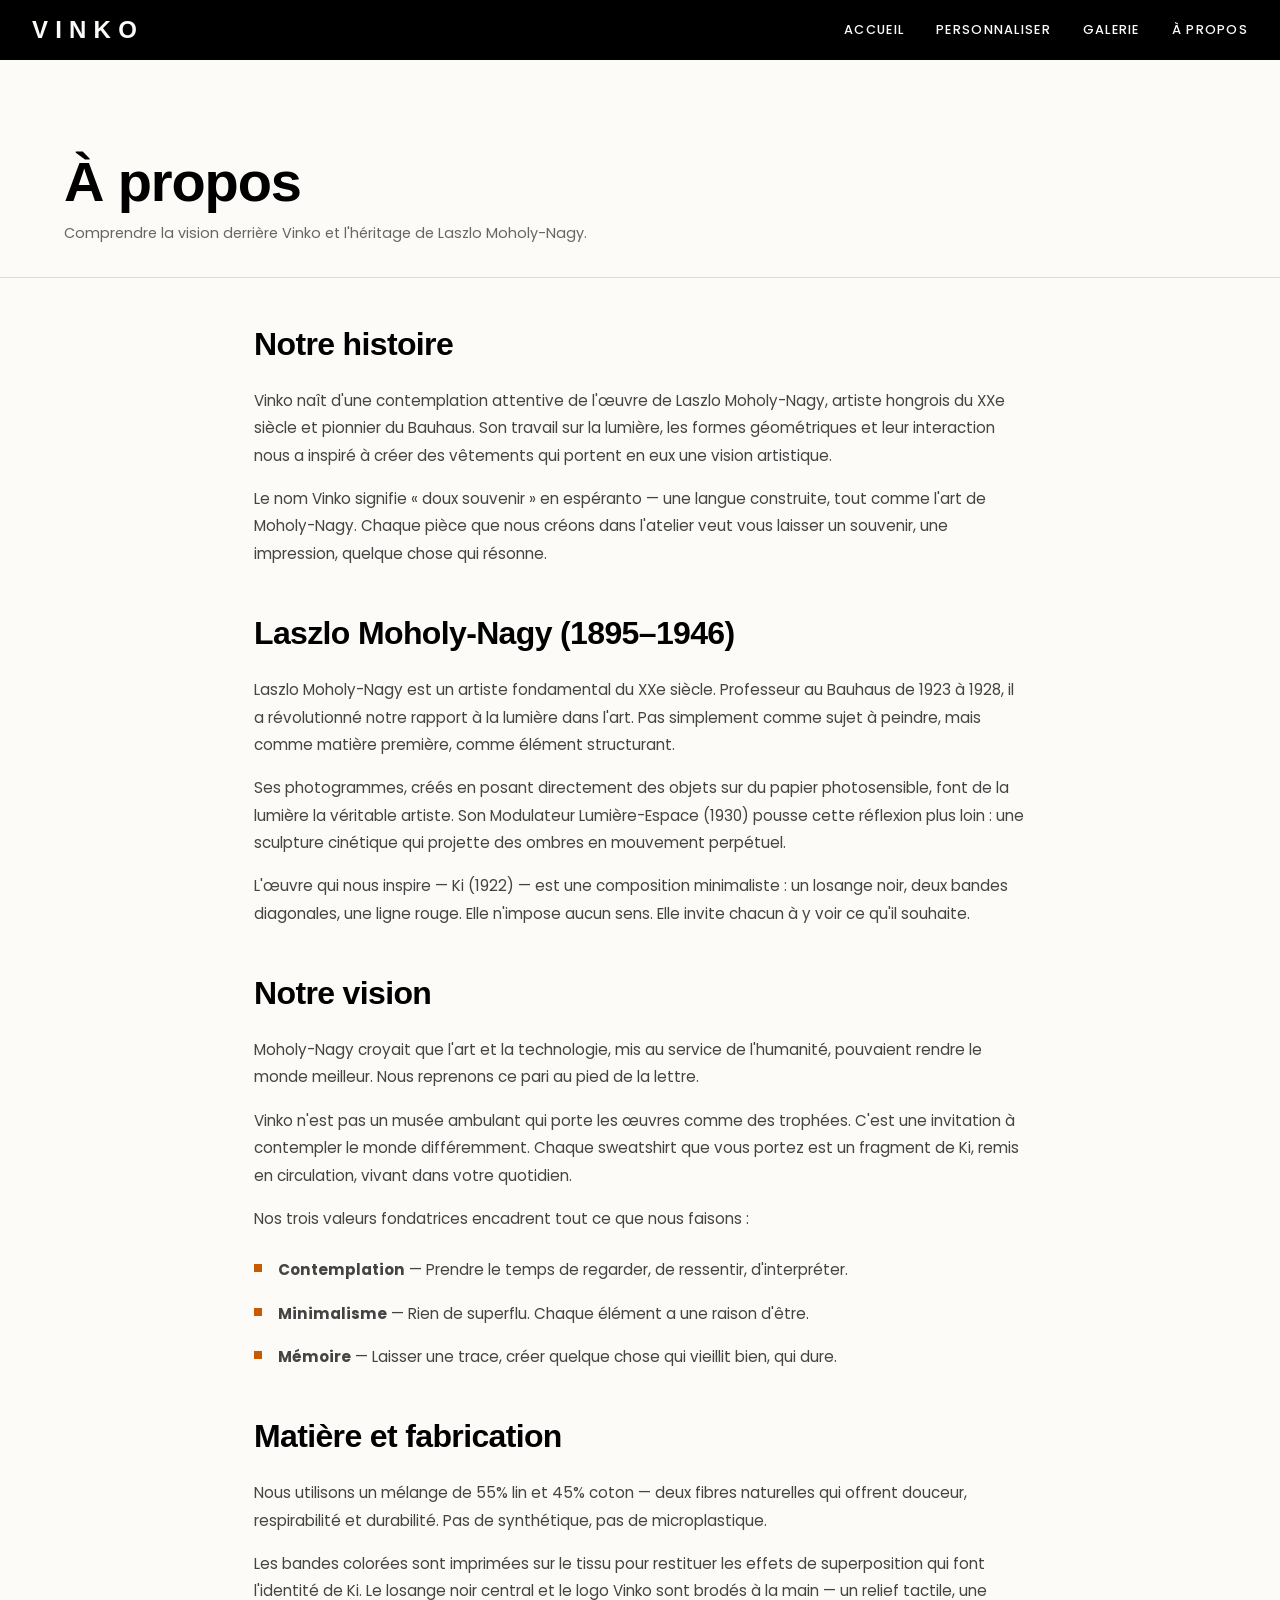
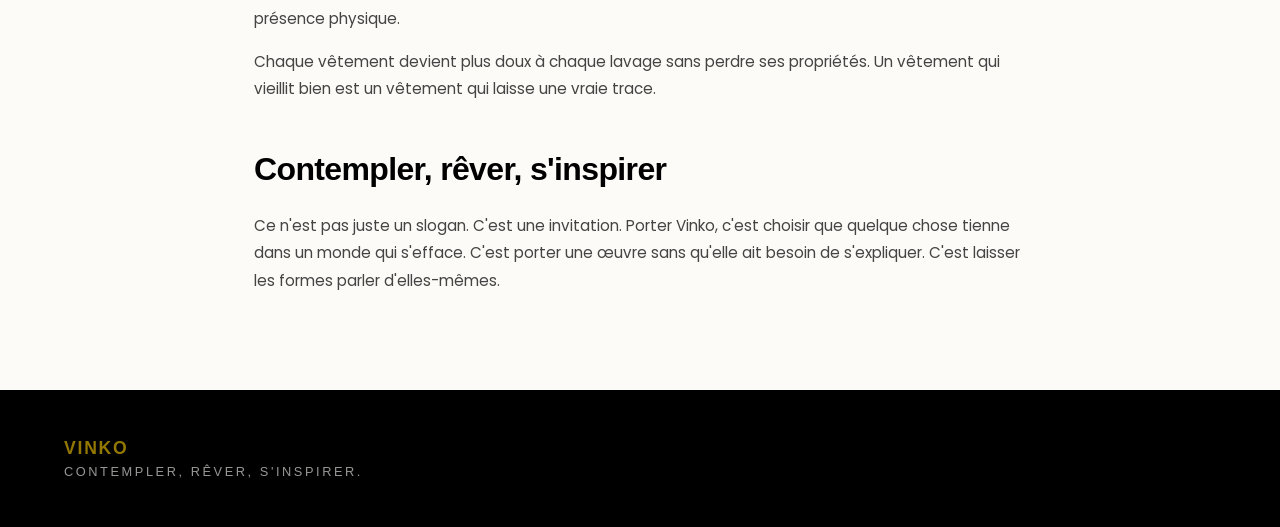
==== apropos.html @ ab4a3176 "création de la page à propos et revisite de la feuille des styles" ====
aaa
<!DOCTYPE html>
<html lang="fr">

<head>
    <meta charset="UTF-8" />
    <meta name="viewport" content="width=device-width, initial-scale=1.0" />
    <title>À propos — Vinko</title>

    <link href="https://fonts.googleapis.com/css2?family=Poppins:wght@300;400;500;600&display=swap" rel="stylesheet" />
    <link rel="stylesheet" href="styles.css" />

    <style>
    .apropos-content {
        padding: 3rem 4rem;
        max-width: 900px;
        margin: 0 auto;
    }

    .apropos-section {
        margin-bottom: 3rem;
    }

    .apropos-section h2 {
        font-family: var(--font-display);
        font-size: clamp(1.5rem, 3vw, 2rem);
        font-weight: 600;
        margin-bottom: 1.5rem;
        letter-spacing: -0.02em;
    }

    .apropos-section p {
        font-size: 0.95rem;
        line-height: 1.8;
        color: #444;
        margin-bottom: 1rem;
    }

    .apropos-values {
        list-style: none;
        margin-top: 1.5rem;
    }

    .apropos-values li {
        font-size: 0.95rem;
        line-height: 1.8;
        color: #444;
        margin-bottom: 1rem;
        padding-left: 1.5rem;
        position: relative;
    }

    .apropos-values li::before {
        content: '';
        position: absolute;
        left: 0;
        top: 0.5rem;
        width: 8px;
        height: 8px;
        background-color: var(--orange);
    }

    @media (max-width: 768px) {
        .apropos-content {
            padding: 2rem 1.5rem;
        }

        .apropos-section h2 {
            font-size: clamp(1.2rem, 2.5vw, 1.5rem);
        }

        .apropos-values li {
            padding-left: 1.25rem;
        }
    }
</style>
</head>

<body>

    <header>
        <a href="index.html" class="logo">VINKO</a>

        <nav id="main-nav">
            <a href="index.html">Accueil</a>
            <a href="zerkalo.html">Personnaliser</a>
            <a href="galerie.html">Galerie</a>
            <a href="apropos.html" class="active">À propos</a>
        </nav>

        <button class="burger" id="burger" aria-label="Menu">
            <span></span><span></span><span></span>
        </button>
    </header>

    <div class="galerie-wrapper">

        <div class="galerie-header">
            <h1>À propos</h1>
            <p>Comprendre la vision derrière Vinko et l'héritage de Laszlo Moholy-Nagy.</p>
        </div>

        <section class="apropos-content">
            <div class="apropos-section">
                <h2>Notre histoire</h2>
                <p>Vinko naît d'une contemplation attentive de l'œuvre de Laszlo Moholy-Nagy, artiste hongrois du XXe siècle et pionnier du Bauhaus. Son travail sur la lumière, les formes géométriques et leur interaction nous a inspiré à créer des vêtements qui portent en eux une vision artistique.</p>
                <p>Le nom Vinko signifie « doux souvenir » en espéranto — une langue construite, tout comme l'art de Moholy-Nagy. Chaque pièce que nous créons dans l'atelier veut vous laisser un souvenir, une impression, quelque chose qui résonne.</p>
            </div>

            <div class="apropos-section">
                <h2>Laszlo Moholy-Nagy (1895–1946)</h2>
                <p>Laszlo Moholy-Nagy est un artiste fondamental du XXe siècle. Professeur au Bauhaus de 1923 à 1928, il a révolutionné notre rapport à la lumière dans l'art. Pas simplement comme sujet à peindre, mais comme matière première, comme élément structurant.</p>
                <p>Ses photogrammes, créés en posant directement des objets sur du papier photosensible, font de la lumière la véritable artiste. Son Modulateur Lumière-Espace (1930) pousse cette réflexion plus loin : une sculpture cinétique qui projette des ombres en mouvement perpétuel.</p>
                <p>L'œuvre qui nous inspire — Ki (1922) — est une composition minimaliste : un losange noir, deux bandes diagonales, une ligne rouge. Elle n'impose aucun sens. Elle invite chacun à y voir ce qu'il souhaite.</p>
            </div>

            <div class="apropos-section">
                <h2>Notre vision</h2>
                <p>Moholy-Nagy croyait que l'art et la technologie, mis au service de l'humanité, pouvaient rendre le monde meilleur. Nous reprenons ce pari au pied de la lettre.</p>
                <p>Vinko n'est pas un musée ambulant qui porte les œuvres comme des trophées. C'est une invitation à contempler le monde différemment. Chaque sweatshirt que vous portez est un fragment de Ki, remis en circulation, vivant dans votre quotidien.</p>
                <p>Nos trois valeurs fondatrices encadrent tout ce que nous faisons :</p>
                <ul class="apropos-values">
                    <li><strong>Contemplation</strong> — Prendre le temps de regarder, de ressentir, d'interpréter.</li>
                    <li><strong>Minimalisme</strong> — Rien de superflu. Chaque élément a une raison d'être.</li>
                    <li><strong>Mémoire</strong> — Laisser une trace, créer quelque chose qui vieillit bien, qui dure.</li>
                </ul>
            </div>

            <div class="apropos-section">
                <h2>Matière et fabrication</h2>
                <p>Nous utilisons un mélange de 55% lin et 45% coton — deux fibres naturelles qui offrent douceur, respirabilité et durabilité. Pas de synthétique, pas de microplastique.</p>
                <p>Les bandes colorées sont imprimées sur le tissu pour restituer les effets de superposition qui font l'identité de Ki. Le losange noir central et le logo Vinko sont brodés à la main — un relief tactile, une présence physique.</p>
                <p>Chaque vêtement devient plus doux à chaque lavage sans perdre ses propriétés. Un vêtement qui vieillit bien est un vêtement qui laisse une vraie trace.</p>
            </div>

            <div class="apropos-section">
                <h2>Contempler, rêver, s'inspirer</h2>
                <p>Ce n'est pas juste un slogan. C'est une invitation. Porter Vinko, c'est choisir que quelque chose tienne dans un monde qui s'efface. C'est porter une œuvre sans qu'elle ait besoin de s'expliquer. C'est laisser les formes parler d'elles-mêmes.</p>
            </div>
        </section>

        <footer>
            <div class="footer-slogan">
                <strong>Vinko</strong>
                Contempler, rêver, s'inspirer.
            </div>
        </footer>

    </div>

    <script>
        const burger = document.getElementById('burger');
        const nav = document.getElementById('main-nav');
        burger.addEventListener('click', () => nav.classList.toggle('open'));
        nav.querySelectorAll('a').forEach(l =>
            l.addEventListener('click', () => nav.classList.remove('open'))
        );
    </script>

</body>

</html>
---- styles.css ----
@import url('https://db.onlinewebfonts.com/c/a619e5bedf077a8f8d3884809830a764?family=P22Albers-Three');

:root {
    --creme: #fcfbf7;
    --noir: #000000;
    --jaune: #f5c800;
    --orange: #c85a00;
    --gris-bleu: #8a9bb5;
    --transition: 0.2s ease;

    /* Typographie */
    --font-display: 'P22Albers-Three', sans-serif;
    --font-body: 'Poppins', sans-serif;
}

*,
*::before,
*::after {
    box-sizing: border-box;
    margin: 0;
    padding: 0;
}

html {
    scroll-behavior: smooth;
}

body {
    font-family: var(--font-body);
    background-color: var(--creme);
    color: var(--noir);
    overflow-x: hidden;
}

/*Header*/
header {
    position: fixed;
    /* reste visible en scrollant */
    top: 0;
    left: 0;
    right: 0;
    z-index: 100;
    background-color: var(--noir);
    display: flex;
    align-items: center;
    justify-content: space-between;
    padding: 0 2rem;
    height: 60px;
}

.logo {
    font-family: var(--font-display);
    font-size: 1.5rem;
    font-weight: 600;
    letter-spacing: 0.3em;
    color: var(--creme);
    text-decoration: none;
}


/* Barre de navigation */
nav {
    display: flex;
    gap: 2rem;
}

nav a {
    color: var(--creme);
    text-decoration: none;
    font-size: 0.8rem;
    font-weight: 500;
    letter-spacing: 0.1em;
    text-transform: uppercase;
    position: relative;
    transition: color var(--transition);
}

nav a::after {
    content: '';
    position: absolute;
    bottom: -4px;
    left: 0;
    width: 0;
    height: 2px;
    background-color: var(--jaune);
    transition: width var(--transition);
}

nav a:hover {
    color: var(--jaune);
}

nav a:hover::after {
    width: 100%;
}

/* menu hamburger */
.burger {
    display: none;
    flex-direction: column;
    gap: 5px;
    cursor: pointer;
    background: none;
    border: none;
}

.burger span {
    display: block;
    width: 24px;
    height: 2px;
    background-color: var(--creme);
    transition: var(--transition);
}

/* le main */
.hero {
    min-height: 100vh;
    padding-top: 60px;
    display: grid;
    grid-template-columns: 1fr 1fr;
    align-items: center;
    position: relative;
    overflow: hidden;
}

.hero::before {
    content: '';
    position: absolute;
    top: 0;
    left: 50%;
    width: 3px;
    height: 100%;
    background-color: var(--jaune);
    opacity: 0.4;
}

.hero-text {
    padding: 4rem 3rem 4rem 4rem;
    z-index: 1;
}

.hero-label {
    font-size: 0.7rem;
    letter-spacing: 0.3em;
    text-transform: uppercase;
    color: var(--orange);
    margin-bottom: 1.5rem;
    display: flex;
    align-items: center;
    gap: 0.75rem;
}

.hero-label::before {
    content: '';
    display: inline-block;
    width: 30px;
    height: 2px;
    background-color: var(--orange);
}

/* Titre principal*/
.hero-title {
    font-family: var(--font-display);
    font-size: clamp(3rem, 8vw, 7rem);
    font-weight: 600;
    line-height: 0.95;
    letter-spacing: -0.02em;
    margin-bottom: 2rem;
}

/* ZERKALOOOOOO */
.hero-title .accent {
    color: var(--orange);
}

.hero-desc {
    font-size: 0.95rem;
    line-height: 1.7;
    color: #444;
    max-width: 36ch;
    margin-bottom: 2.5rem;
}

.hero-cta {
    display: flex;
    gap: 1rem;
    flex-wrap: wrap;
}

.btn-primary {
    display: inline-block;
    padding: 0.9rem 2rem;
    background-color: var(--noir);
    color: var(--creme);
    text-decoration: none;
    font-size: 0.8rem;
    font-weight: 600;
    letter-spacing: 0.15em;
    text-transform: uppercase;
    transition: background-color var(--transition), color var(--transition);
}

.btn-primary:hover {
    background-color: var(--orange);
}

.btn-secondary {
    display: inline-block;
    padding: 0.9rem 2rem;
    border: 2px solid var(--noir);
    color: var(--noir);
    text-decoration: none;
    font-size: 0.8rem;
    font-weight: 600;
    letter-spacing: 0.15em;
    text-transform: uppercase;
    transition: background-color var(--transition), color var(--transition);
}

.btn-secondary:hover {
    background-color: var(--noir);
    color: var(--creme);
}

/* Colonne image du main la */
.hero-image {
    position: relative;
    height: 100vh;
    display: flex;
    align-items: center;
    justify-content: center;
    overflow: hidden;
}

.hero-image img {
    width: 100%;
    height: 100%;
    object-fit: cover;
    object-position: top center;
}

.hero-badge {
    position: absolute;
    bottom: 2rem;
    left: 2rem;
    background-color: var(--noir);
    color: var(--creme);
    padding: 1rem 1.5rem;
    font-size: 0.75rem;
    line-height: 1.6;
}

.hero-badge strong {
    display: block;
    font-size: 1.3rem;
    color: var(--jaune);
}

.bande-deco {
    width: 100%;
    height: 4px;
    background: linear-gradient(to right, var(--orange) 60%, var(--jaune) 100%);
}

/* section presentation concept */
.section-concept {
    display: grid;
    grid-template-columns: 1fr 2fr;
    gap: 0;
    border-top: 1px solid #ddd;
}

.concept-label {
    padding: 5rem 3rem;
    background-color: var(--noir);
    color: var(--creme);
}

.concept-label h2 {
    font-family: var(--font-display);
    font-size: 0.75rem;
    letter-spacing: 0.3em;
    text-transform: uppercase;
    writing-mode: vertical-rl;
    transform: rotate(180deg);
    color: var(--jaune);
}

.concept-content {
    padding: 5rem 4rem;
}

.concept-content h3 {
    font-family: var(--font-display);
    font-size: clamp(1.5rem, 3vw, 2.5rem);
    font-weight: 600;
    margin-bottom: 1.5rem;
    line-height: 1.2;
}

.concept-content p {
    font-size: 0.95rem;
    line-height: 1.8;
    color: #444;
    max-width: 55ch;
}

/* section produit avec la version oversize, pas oversize, etc. */
.section-produit {
    padding: 5rem 4rem;
    border-top: 1px solid #ddd;
}

.section-title {
    font-family: var(--font-display);
    font-size: 0.7rem;
    letter-spacing: 0.4em;
    text-transform: uppercase;
    color: var(--orange);
    margin-bottom: 3rem;
    display: flex;
    align-items: center;
    gap: 1rem;
}

.section-title::after {
    content: '';
    flex: 1;
    height: 1px;
    background-color: #ddd;
}

.coupe-grid {
    display: grid;
    grid-template-columns: repeat(3, 1fr);
    gap: 2px;
    background-color: var(--noir);
}

.coupe-card {
    background-color: var(--creme);
    padding: 2rem;
    display: flex;
    flex-direction: column;
    align-items: center;
    gap: 1rem;
    transition: background-color var(--transition);
}

.coupe-card:hover {
    background-color: #f0efea;
}

.coupe-card img {
    width: 100%;
    max-width: 220px;
    height: 260px;
    object-fit: cover;
}

.coupe-name {
    font-family: var(--font-display);
    font-size: 1rem;
    font-weight: 600;
    letter-spacing: 0.1em;
    text-transform: uppercase;
}

.coupe-prix {
    font-size: 0.85rem;
    color: var(--orange);
    font-weight: 500;
}

/* Section marque / "ouais moholy-nagy m'a inspiré pour faire ci, ça, et machin, et bidule" enfin bref*/
.section-marque {
    display: grid;
    grid-template-columns: 1fr 1fr;
    min-height: 400px;
    border-top: 1px solid #ddd;
}

.marque-visuel {
    background-color: var(--noir);
    display: flex;
    align-items: center;
    justify-content: center;
    padding: 4rem;
    position: relative;
    overflow: hidden;
}

.moholy-composition {
    position: relative;
    width: 200px;
    height: 200px;
}

.moholy-composition .cercle {
    position: absolute;
    border-radius: 50%;
    border: 3px solid var(--jaune);
    top: 10px;
    left: 10px;
    width: 180px;
    height: 180px;
}

.moholy-composition .diag {
    position: absolute;
    width: 200px;
    height: 3px;
    background-color: var(--orange);
    top: 50%;
    left: 0;
    transform: rotate(-35deg);
    transform-origin: left center;
}

.moholy-composition .carre {
    position: absolute;
    width: 80px;
    height: 80px;
    background-color: var(--creme);
    top: 60px;
    left: 60px;
    opacity: 0.1;
}

.marque-texte {
    padding: 4rem 3rem;
    display: flex;
    flex-direction: column;
    justify-content: center;
}

.marque-texte h2 {
    font-family: var(--font-display);
    font-size: clamp(1.5rem, 3vw, 2.2rem);
    font-weight: 600;
    margin-bottom: 1.5rem;
}

.marque-texte p {
    font-size: 0.9rem;
    line-height: 1.8;
    color: #444;
    margin-bottom: 2rem;
}

/* PREVIEW DE GALERIE (sur la page d'accueil index.html) */
.section-galerie-preview {
    padding: 5rem 4rem;
    border-top: 1px solid #ddd;
    text-align: center;
}

.galerie-preview-text {
    max-width: 500px;
    margin: 0 auto 3rem;
}

.galerie-preview-text h2 {
    font-family: var(--font-display);
    font-size: clamp(1.5rem, 3vw, 2.5rem);
    font-weight: 600;
    margin-bottom: 1rem;
}

.galerie-preview-text p {
    font-size: 0.9rem;
    line-height: 1.7;
    color: #666;
}

/* oeuvres en miniatures */
.galerie-mini {
    display: grid;
    grid-template-columns: repeat(4, 1fr);
    gap: 2px;
    background-color: var(--noir);
    margin-bottom: 3rem;
    max-width: 800px;
    height: 180px;
    margin-left: auto;
    margin-right: auto;
}

.galerie-mini-item {
    position: relative;
    overflow: hidden;
    display: flex;
    align-items: flex-end;
    padding: 0.75rem;
    font-size: 0.65rem;
    color: var(--creme);
    font-weight: 500;
    background-color: #1a1a1a;
}

.galerie-mini-item img {
    position: absolute;
    top: 0;
    left: 0;
    width: 100%;
    height: 100%;
    object-fit: cover;
    z-index: 0;
}

.galerie-mini-item:hover {
    transform: scale(1.1);
    transition: transform var(--transition);
}

.galerie-mini-item span {
    position: relative;
    z-index: 1;
    background-color: rgba(0, 0, 0, 0.7);
    padding: 0.3rem 0.5rem;
}

/* Galerie zerkalo.html (page pour personaliser le produit) */
/* layout principal avec les deux colonnes et leurs infos */
.page-wrapper {
    padding-top: 60px;
    min-height: 100vh;
    display: grid;
    grid-template-columns: 1fr 380px;
    grid-template-rows: auto 1fr auto auto;
}

.page-header {
    grid-column: 1 / -1;
    padding: 2rem 2.5rem 1.5rem;
    border-bottom: 1px solid #ddd;
    display: flex;
    align-items: baseline;
    gap: 1.5rem;
}

.page-header h1 {
    font-family: var(--font-display);
    font-size: clamp(1.5rem, 4vw, 2.5rem);
    font-weight: 600;
    letter-spacing: -0.02em;
}

.page-header p {
    font-size: 0.8rem;
    color: #666;
    letter-spacing: 0.05em;
}

/* la colonne gauche */
.zone-visuelle {
    position: relative;
    background-color: #e8e7e3;
    overflow: hidden;
    display: flex;
    align-items: center;
    justify-content: center;
    padding: 40px;
    min-height: 700px;
}

.bg-contexte {
    position: absolute;
    inset: 0;
    background-size: cover;
    background-position: center;
    background-image: url('img/bg-studio.png');
    transition: opacity 0.4s ease;
}

.bg-overlay {
    position: absolute;
    inset: 0;
    background-color: rgba(252, 251, 247, 0.3);
}

.sweat-container {
    position: relative;
    z-index: 2;
    width: 100%;
    max-width: 600px;
    height: 700px;
}

.sweat-img {
    position: absolute;
    top: 0;
    left: 0;
    width: 100%;
    height: 100%;
    object-fit: contain;
    object-position: center;
    visibility: hidden;
    transition: opacity var(--transition);
    opacity: 0;
}

.sweat-img.active {
    visibility: visible;
    opacity: 1;
}

#svg-bandes {
    position: absolute;
    top: 0;
    left: 0;
    width: 100%;
    height: 100%;
    z-index: 3;
    overflow: visible;
    cursor: default;
}

.bande-draggable {
    cursor: grab;
    user-select: none;
}

.bande-draggable:active {
    cursor: grabbing;
}

.drag-hint {
    position: absolute;
    bottom: 2rem;
    left: 50%;
    transform: translateX(-50%);
    background-color: rgba(0, 0, 0, 0.7);
    color: #fff;
    font-size: 0.7rem;
    padding: 0.4rem 0.8rem;
    border-radius: 2px;
    z-index: 5;
    pointer-events: none;
    letter-spacing: 0.05em;
    white-space: nowrap;
}

/* galerie des coupes oversize, pas oversize, etc */
.galerie-coupes {
    grid-column: 1 / -1;
    padding: 3rem 2.5rem;
    border-top: 1px solid #ddd;
    border-bottom: 1px solid #ddd;
    background-color: #faf9f5;
}

.galerie-coupes h2 {
    font-family: var(--font-display);
    font-size: 1.3rem;
    font-weight: 600;
    margin-bottom: 2rem;
    text-align: center;
    letter-spacing: -0.02em;
}

.galerie-grid {
    display: grid;
    grid-template-columns: repeat(3, 1fr);
    gap: 2rem;
    max-width: 1200px;
    margin: 0 auto;
}

.galerie-item {
    position: relative;
    overflow: hidden;
    border-radius: 4px;
    aspect-ratio: 3/4;
    cursor: pointer;
    transition: transform 0.3s ease, box-shadow 0.3s ease;
}

.galerie-item img {
    width: 100%;
    height: 100%;
    object-fit: cover;
    display: block;
    transition: scale 0.3s ease;
}

.galerie-item:hover {
    transform: translateY(-8px);
    box-shadow: 0 12px 24px rgba(0, 0, 0, 0.15);
}

.galerie-item:hover img {
    scale: 1.05;
}

/* Effet flou dégradé sur les côtés */
.galerie-item::before {
    content: '';
    position: absolute;
    inset: 0;
    background: linear-gradient(to right,
            rgba(0, 0, 0, 0.15) 0%,
            rgba(0, 0, 0, 0) 20%,
            rgba(0, 0, 0, 0) 80%,
            rgba(0, 0, 0, 0.15) 100%);
    pointer-events: none;
    z-index: 1;
}

.galerie-label {
    position: absolute;
    bottom: 1rem;
    left: 50%;
    transform: translateX(-50%);
    background-color: rgba(0, 0, 0, 0.6);
    color: #fff;
    padding: 0.5rem 1rem;
    border-radius: 2px;
    font-size: 0.75rem;
    font-weight: 600;
    letter-spacing: 0.1em;
    text-transform: uppercase;
    z-index: 2;
}

/* CONFIGURER LE PRODUIT */
.panneau-config {
    border-left: 1px solid #ddd;
    overflow-y: auto;
    background-color: var(--creme);
    display: flex;
    flex-direction: column;
    grid-row: 2;
    grid-column: 2;
}

.config-bloc {
    padding: 1.5rem 1.5rem;
    border-bottom: 1px solid #ddd;
}

.config-titre {
    font-size: 0.65rem;
    font-weight: 600;
    letter-spacing: 0.3em;
    text-transform: uppercase;
    color: var(--orange);
    margin-bottom: 1rem;
}

.fond-options {
    display: grid;
    grid-template-columns: repeat(3, 1fr);
    gap: 0.5rem;
}

.fond-btn {
    position: relative;
    cursor: pointer;
    border: 2px solid transparent;
    transition: border-color var(--transition);
    padding: 0;
    background: none;
    outline: none;
}

.fond-btn img {
    width: 100%;
    aspect-ratio: 3/4;
    object-fit: cover;
    display: block;
}

.fond-btn span {
    display: block;
    text-align: center;
    font-size: 0.65rem;
    letter-spacing: 0.1em;
    text-transform: uppercase;
    padding: 0.3rem 0;
    color: #666;
}

.fond-btn.selected,
.fond-btn:focus {
    border-color: var(--orange);
}

.fond-btn.selected span {
    color: var(--orange);
    font-weight: 600;
}

.coupe-options {
    display: grid;
    grid-template-columns: repeat(3, 1fr);
    gap: 0.5rem;
}

.coupe-btn {
    cursor: pointer;
    border: 2px solid #ddd;
    background: none;
    padding: 0.75rem 0.5rem;
    display: flex;
    flex-direction: column;
    align-items: center;
    gap: 0.3rem;
    transition: border-color var(--transition), background-color var(--transition);
    outline: none;
}

.coupe-btn:hover {
    background-color: #f0efea;
}

.coupe-btn img {
    width: 60px;
    height: 75px;
    object-fit: cover;
}

.coupe-btn .coupe-label {
    font-size: 0.65rem;
    font-weight: 600;
    letter-spacing: 0.1em;
    text-transform: uppercase;
}

.coupe-btn .coupe-delta {
    font-size: 0.65rem;
    color: #999;
}

.coupe-btn.selected {
    border-color: var(--noir);
    background-color: var(--noir);
    color: var(--creme);
}

.coupe-btn.selected .coupe-delta {
    color: var(--jaune);
}

/* pour régler l'épaisseur des bandes oranges */
.epaisseur-zone {
    display: flex;
    flex-direction: column;
    gap: 0.75rem;
}

.slider-row {
    display: flex;
    align-items: center;
    gap: 1rem;
}

input[type="range"] {
    flex: 1;
    appearance: none;
    height: 3px;
    background: #ddd;
    outline: none;
    cursor: pointer;
    border-radius: 0;
}

input[type="range"]::-webkit-slider-thumb {
    appearance: none;
    width: 14px;
    height: 14px;
    background-color: var(--noir);
    cursor: pointer;
    border-radius: 0;
}

input[type="range"]::-moz-range-thumb {
    width: 14px;
    height: 14px;
    background-color: var(--noir);
    border: none;
    cursor: pointer;
    border-radius: 0;
}

.slider-value {
    font-family: var(--font-display);
    font-size: 1rem;
    font-weight: 600;
    min-width: 1.5rem;
    text-align: center;
}

.epaisseur-preview {
    width: 100%;
    height: 20px;
    display: flex;
    align-items: center;
}

.epaisseur-bar {
    width: 100%;
    background-color: var(--orange);
    transition: height var(--transition);
    height: 6px;
}

.slider-labels {
    display: flex;
    justify-content: space-between;
    font-size: 0.6rem;
    color: #999;
    letter-spacing: 0.05em;
}

/* section prix et panier */
.panier-bloc {
    padding: 1.5rem;
    margin-top: auto;
    background-color: var(--noir);
    color: var(--creme);
    flex-shrink: 0;
}

.prix-ligne {
    display: flex;
    justify-content: space-between;
    align-items: baseline;
    margin-bottom: 0.5rem;
}

.prix-label {
    font-size: 0.7rem;
    letter-spacing: 0.15em;
    text-transform: uppercase;
    opacity: 0.6;
}

.prix-detail {
    font-size: 0.7rem;
    opacity: 0.5;
}

#prix-total {
    font-family: var(--font-display);
    font-size: 2rem;
    font-weight: 600;
    color: var(--jaune);
    letter-spacing: -0.02em;
}

.prix-recap {
    margin: 0.75rem 0;
    font-size: 0.7rem;
    opacity: 0.5;
    line-height: 1.6;
}

.btn-panier {
    width: 100%;
    padding: 1rem;
    background-color: var(--orange);
    color: var(--creme);
    border: none;
    font-family: var(--font-body);
    font-size: 0.8rem;
    font-weight: 600;
    letter-spacing: 0.2em;
    text-transform: uppercase;
    cursor: pointer;
    transition: background-color var(--transition);
    margin-top: 0.75rem;
}

.btn-panier:hover {
    background-color: var(--jaune);
    color: var(--noir);
}

.btn-panier.added {
    background-color: #2d8a4e;
}

/* Galerie de la page galerie.html */

/* galerie. */
.galerie-wrapper {
    padding-top: 60px;
    min-height: 100vh;
    display: flex;
    flex-direction: column;
}

.galerie-header {
    padding: 4rem 4rem 2rem;
    border-bottom: 1px solid #ddd;
}

.galerie-header h1 {
    font-family: var(--font-display);
    font-size: clamp(2rem, 5vw, 3.5rem);
    font-weight: 600;
    letter-spacing: -0.02em;
    margin-bottom: 0.5rem;
}

.galerie-header p {
    font-size: 0.9rem;
    color: #666;
    line-height: 1.6;
    max-width: 60ch;
}

/* grille de la galerie. (très terre-à-terre avec mes commentaires, je sais, je sais)*/
.galerie-grid-main {
    padding: 3rem 4rem;
    display: grid;
    grid-template-columns: repeat(auto-fit, minmax(280px, 1fr));
    gap: 2rem;
    flex: 1;
}

.galerie-card {
    position: relative;
    overflow: hidden;
    border-radius: 4px;
    aspect-ratio: 3/4;
    cursor: pointer;
    transition: transform 0.3s ease, box-shadow 0.3s ease;
    background-color: #f0f0f0;
}

.galerie-card img {
    width: 100%;
    height: 100%;
    object-fit: cover;
    display: block;
    transition: scale 0.3s ease;
}

.galerie-card:hover {
    transform: translateY(-12px);
    box-shadow: 0 16px 32px rgba(0, 0, 0, 0.2);
}

.galerie-card:hover img {
    scale: 1.08;
}

/* Overlay gradient sur hover */
.galerie-card::before {
    content: '';
    position: absolute;
    inset: 0;
    background: linear-gradient(to bottom,
            rgba(0, 0, 0, 0) 0%,
            rgba(0, 0, 0, 0.4) 100%);
    pointer-events: none;
    opacity: 0;
    transition: opacity 0.3s ease;
    z-index: 2;
}

.galerie-card:hover::before {
    opacity: 1;
}

.galerie-info {
    position: absolute;
    bottom: 0;
    left: 0;
    right: 0;
    padding: 1.5rem 1rem;
    background: linear-gradient(to top,
            rgba(0, 0, 0, 0.8) 0%,
            rgba(0, 0, 0, 0) 100%);
    color: var(--creme);
    z-index: 3;
    transform: translateY(20px);
    transition: transform 0.3s ease;
}

.galerie-card:hover .galerie-info {
    transform: translateY(0);
}

.galerie-titre {
    font-family: var(--font-display);
    font-size: 0.95rem;
    font-weight: 600;
    letter-spacing: 0.1em;
    margin-bottom: 0.25rem;
    text-transform: uppercase;
}

.galerie-annee {
    font-size: 0.75rem;
    opacity: 0.7;
    letter-spacing: 0.1em;
}

/* modale avec l'oeuvre en zoomée et son nom*/
.lightbox {
    display: none;
    position: fixed;
    inset: 0;
    background-color: rgba(0, 0, 0, 0.95);
    z-index: 1000;
    align-items: center;
    justify-content: center;
    padding: 2rem;
    overflow-y: auto;
}

.lightbox.active {
    display: flex;
}

.lightbox-content {
    position: relative;
    max-width: 90vw;
    max-height: 90vh;
    display: flex;
    flex-direction: column;
    align-items: center;
}

.lightbox-img {
    width: 100%;
    height: 100%;
    object-fit: contain;
    max-height: 80vh;
    max-width: 80vw;
}

.lightbox-info {
    background-color: var(--noir);
    color: var(--creme);
    padding: 1.5rem 2rem;
    width: 100%;
    text-align: center;
    margin-top: 1rem;
}

.lightbox-titre {
    font-family: var(--font-display);
    font-size: 1.3rem;
    font-weight: 600;
    letter-spacing: 0.1em;
    margin-bottom: 0.5rem;
    text-transform: uppercase;
}

.lightbox-annee {
    font-size: 0.85rem;
    color: var(--orange);
    letter-spacing: 0.1em;
}

.lightbox-close {
    position: absolute;
    top: 1rem;
    right: 1rem;
    background: none;
    border: none;
    color: var(--creme);
    font-size: 2rem;
    cursor: pointer;
    opacity: 0.7;
    transition: opacity 0.2s ease;
}

.lightbox-close:hover {
    opacity: 1;
}

.lightbox-prev,
.lightbox-next {
    position: absolute;
    top: 50%;
    transform: translateY(-50%);
    background-color: rgba(255, 255, 255, 0.1);
    color: var(--creme);
    border: none;
    padding: 1rem 1.2rem;
    font-size: 1.5rem;
    cursor: pointer;
    transition: background-color 0.2s ease;
}

.lightbox-prev:hover,
.lightbox-next:hover {
    background-color: rgba(255, 255, 255, 0.2);
}

.lightbox-prev {
    left: 1rem;
}

.lightbox-next {
    right: 1rem;
}

/* Un footer m'hai capitu */
footer {
    background-color: var(--noir);
    color: var(--creme);
    padding: 3rem 4rem;
    display: grid;
    grid-template-columns: 1fr auto;
    align-items: center;
    gap: 2rem;
}

.footer-slogan {
    font-family: var(--font-display);
    font-size: 0.8rem;
    letter-spacing: 0.2em;
    text-transform: uppercase;
    color: var(--creme);
    opacity: 0.6;
}

.footer-slogan strong {
    display: block;
    font-size: 1.1rem;
    opacity: 1;
    color: var(--jaune);
    letter-spacing: 0.1em;
    margin-bottom: 0.3rem;
}

.footer-links {
    display: flex;
    gap: 1.5rem;
}

.footer-links a {
    color: var(--creme);
    text-decoration: none;
    font-size: 0.75rem;
    letter-spacing: 0.1em;
    text-transform: uppercase;
    opacity: 0.5;
    transition: opacity var(--transition), color var(--transition);
}

.footer-links a:hover {
    opacity: 1;
    color: var(--jaune);
}

/* MEDIAS QUERIES */
@media (max-width: 768px) {

    nav {
        display: none;
        position: fixed;
        top: 60px;
        left: 0;
        right: 0;
        background-color: var(--noir);
        flex-direction: column;
        padding: 2rem;
        gap: 1.5rem;
    }

    nav.open {
        display: flex;
    }

    .burger {
        display: flex;
    }

    .hero {
        grid-template-columns: 1fr;
        min-height: auto;
    }

    .hero-image {
        height: 55vw;
        min-height: 260px;
    }

    .hero-text {
        padding: 2.5rem 1.5rem;
        order: -1;
    }

    .section-concept {
        grid-template-columns: 1fr;
    }

    .concept-label {
        display: none;
    }

    .concept-content {
        padding: 3rem 1.5rem;
    }

    .section-produit {
        padding: 3rem 1.5rem;
    }

    .coupe-grid {
        grid-template-columns: 1fr;
    }

    .section-marque {
        grid-template-columns: 1fr;
    }

    .marque-visuel {
        min-height: 200px;
    }

    .marque-texte {
        padding: 3rem 1.5rem;
    }

    .section-galerie-preview {
        padding: 3rem 1.5rem;
    }

    .galerie-mini {
        grid-template-columns: repeat(2, 1fr);
    }

    footer {
        grid-template-columns: 1fr;
        padding: 2rem 1.5rem;
    }
}

/* MEDIAS QUERIES pour le fichier galerie.html*/
@media (max-width: 768px) {
    nav {
        display: none;
        position: fixed;
        top: 60px;
        left: 0;
        right: 0;
        background-color: var(--noir);
        flex-direction: column;
        padding: 2rem;
        gap: 1.5rem;
    }

    nav.open {
        display: flex;
    }

    .burger {
        display: flex;
    }

    .galerie-header {
        padding: 2rem 1.5rem 1.5rem;
    }

    .galerie-header h1 {
        font-size: clamp(1.5rem, 4vw, 2.5rem);
    }

    .galerie-grid-main {
        padding: 2rem 1.5rem;
        grid-template-columns: repeat(auto-fit, minmax(200px, 1fr));
        gap: 1.5rem;
    }

    .lightbox-close,
    .lightbox-prev,
    .lightbox-next {
        font-size: 1.5rem;
    }

    footer {
        grid-template-columns: 1fr;
        padding: 2rem 1.5rem;
    }
}
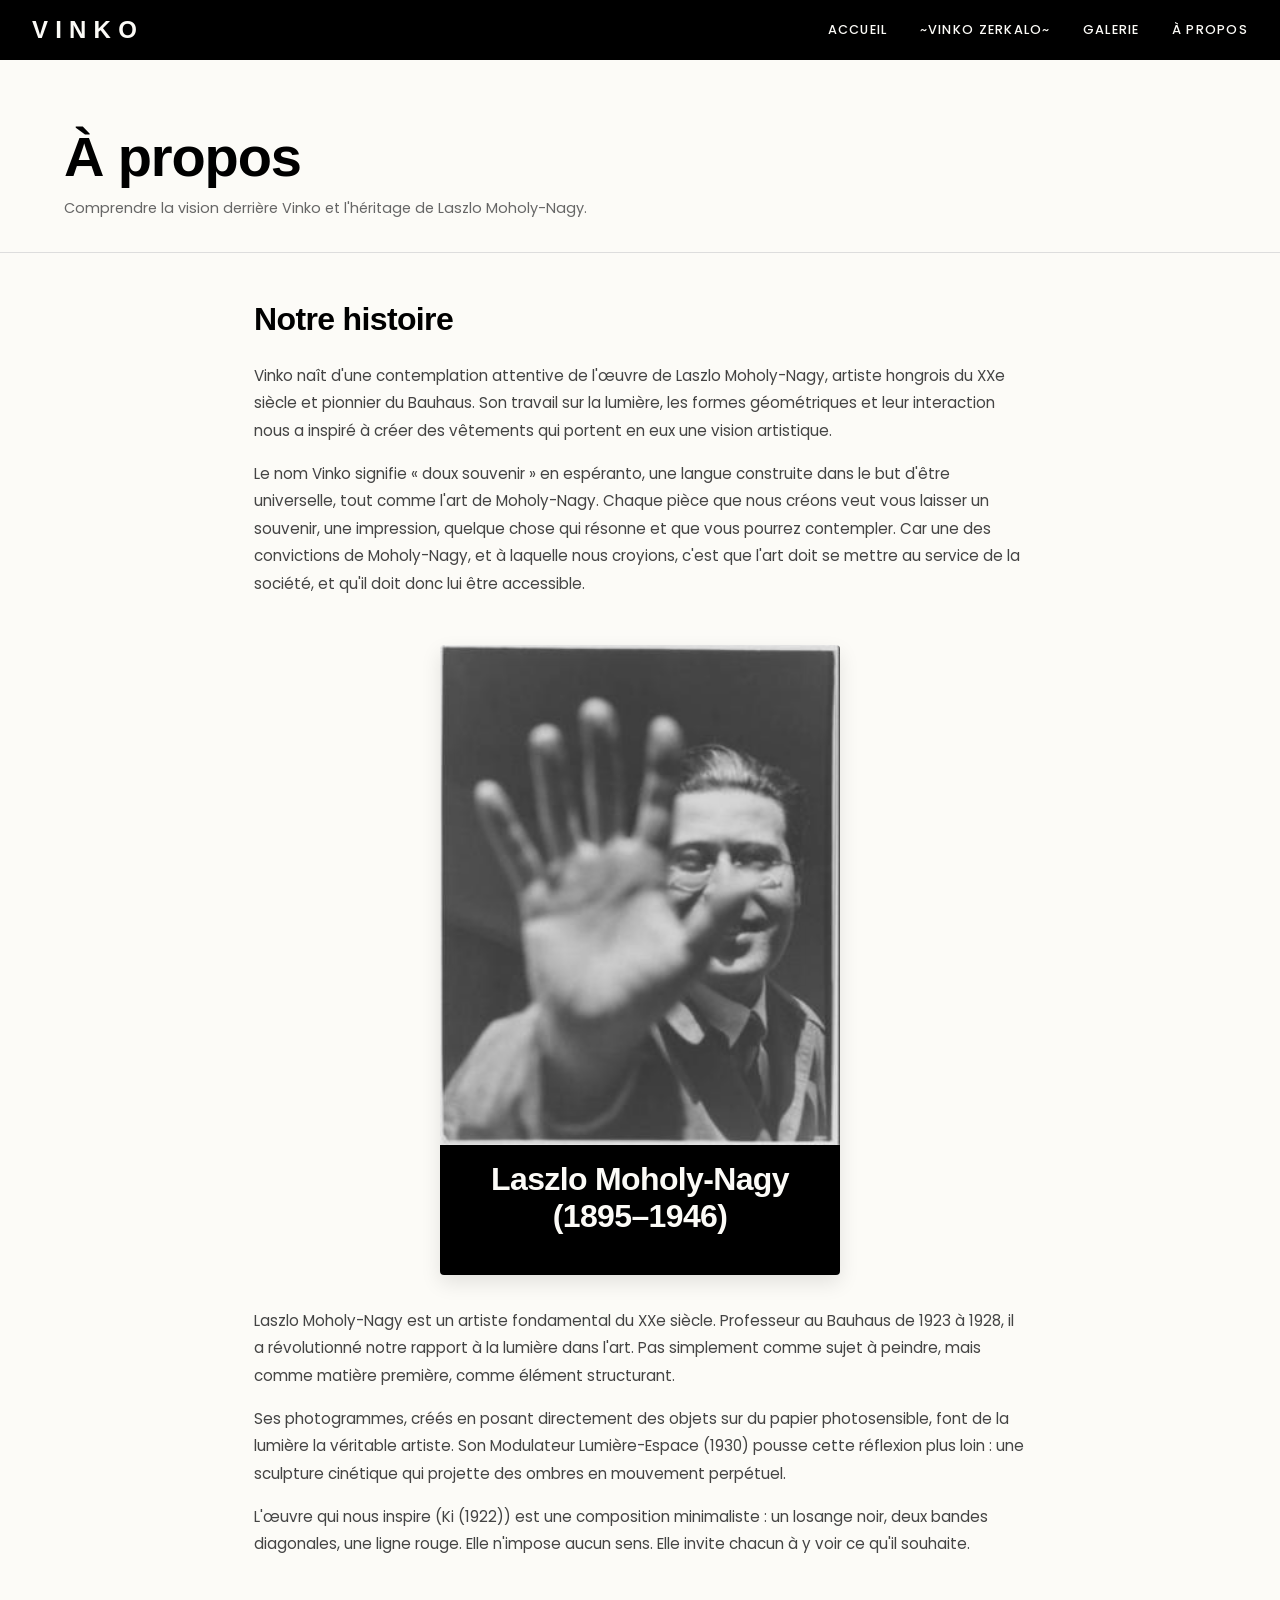
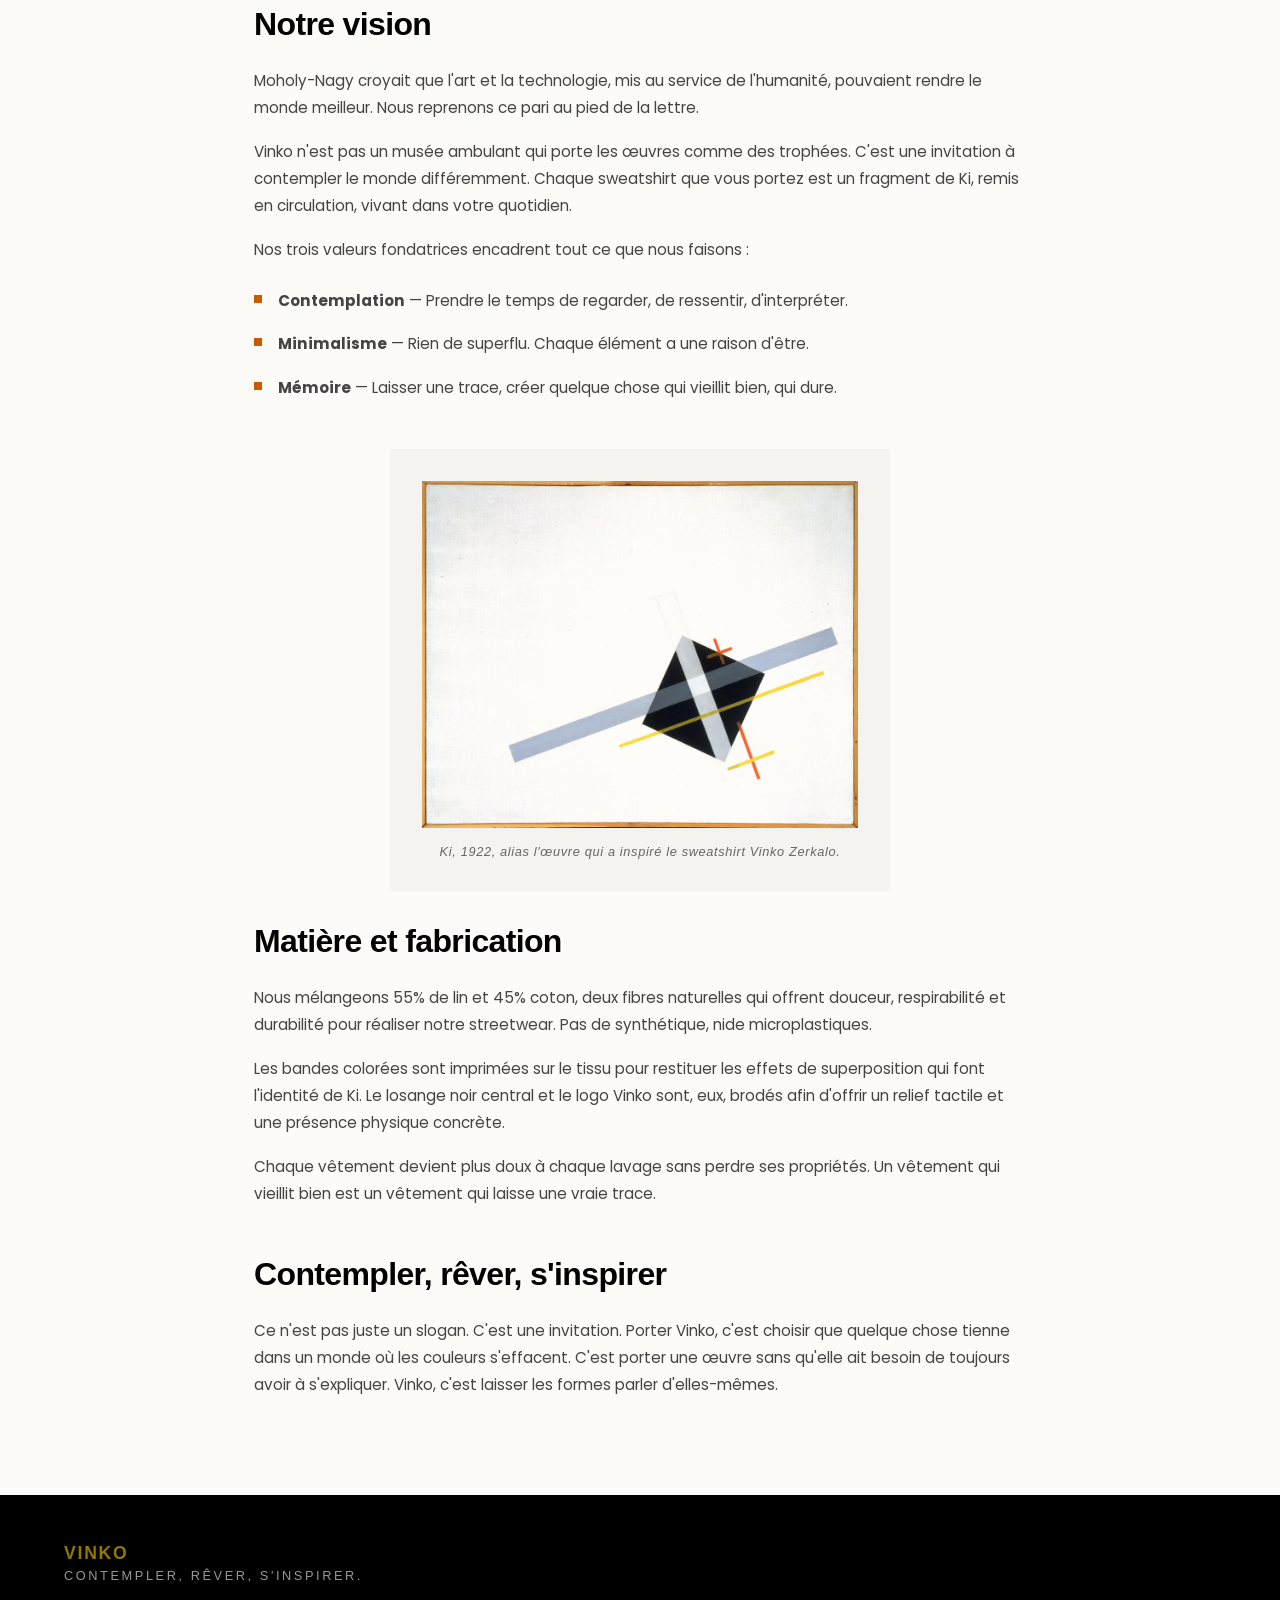
==== commit 1227f7af: "dernières modifications avant une confirmation des attendus pédagogiques" ====
--- a/apropos.html
+++ b/apropos.html
@@ -1,4 +1,3 @@
-aaa
 <!DOCTYPE html>
 <html lang="fr">
 
@@ -10,70 +9,6 @@
     <link href="https://fonts.googleapis.com/css2?family=Poppins:wght@300;400;500;600&display=swap" rel="stylesheet" />
     <link rel="stylesheet" href="styles.css" />
 
-    <style>
-    .apropos-content {
-        padding: 3rem 4rem;
-        max-width: 900px;
-        margin: 0 auto;
-    }
-
-    .apropos-section {
-        margin-bottom: 3rem;
-    }
-
-    .apropos-section h2 {
-        font-family: var(--font-display);
-        font-size: clamp(1.5rem, 3vw, 2rem);
-        font-weight: 600;
-        margin-bottom: 1.5rem;
-        letter-spacing: -0.02em;
-    }
-
-    .apropos-section p {
-        font-size: 0.95rem;
-        line-height: 1.8;
-        color: #444;
-        margin-bottom: 1rem;
-    }
-
-    .apropos-values {
-        list-style: none;
-        margin-top: 1.5rem;
-    }
-
-    .apropos-values li {
-        font-size: 0.95rem;
-        line-height: 1.8;
-        color: #444;
-        margin-bottom: 1rem;
-        padding-left: 1.5rem;
-        position: relative;
-    }
-
-    .apropos-values li::before {
-        content: '';
-        position: absolute;
-        left: 0;
-        top: 0.5rem;
-        width: 8px;
-        height: 8px;
-        background-color: var(--orange);
-    }
-
-    @media (max-width: 768px) {
-        .apropos-content {
-            padding: 2rem 1.5rem;
-        }
-
-        .apropos-section h2 {
-            font-size: clamp(1.2rem, 2.5vw, 1.5rem);
-        }
-
-        .apropos-values li {
-            padding-left: 1.25rem;
-        }
-    }
-</style>
 </head>
 
 <body>
@@ -83,7 +18,7 @@
 
         <nav id="main-nav">
             <a href="index.html">Accueil</a>
-            <a href="zerkalo.html">Personnaliser</a>
+            <a href="zerkalo.html">~Vinko Zerkalo~</a>
             <a href="galerie.html">Galerie</a>
             <a href="apropos.html" class="active">À propos</a>
         </nav>
@@ -102,40 +37,84 @@
 
         <section class="apropos-content">
             <div class="apropos-section">
-                <h2>Notre histoire</h2>
-                <p>Vinko naît d'une contemplation attentive de l'œuvre de Laszlo Moholy-Nagy, artiste hongrois du XXe siècle et pionnier du Bauhaus. Son travail sur la lumière, les formes géométriques et leur interaction nous a inspiré à créer des vêtements qui portent en eux une vision artistique.</p>
-                <p>Le nom Vinko signifie « doux souvenir » en espéranto — une langue construite, tout comme l'art de Moholy-Nagy. Chaque pièce que nous créons dans l'atelier veut vous laisser un souvenir, une impression, quelque chose qui résonne.</p>
+                <h2 class="moholy">Notre histoire</h2>
+                <p>Vinko naît d'une contemplation attentive de l'œuvre de Laszlo Moholy-Nagy, artiste hongrois du XXe
+                    siècle et pionnier du Bauhaus.
+                    Son travail sur la lumière, les formes géométriques et leur interaction nous a inspiré à créer des
+                    vêtements qui portent en eux une vision artistique.</p>
+                <p>Le nom Vinko signifie « doux souvenir » en espéranto, une langue construite dans le but d'être
+                    universelle, tout comme l'art de Moholy-Nagy.
+                    Chaque pièce que nous créons veut vous laisser un souvenir, une impression, quelque chose qui
+                    résonne et que vous pourrez contempler.
+                    Car une des convictions de Moholy-Nagy, et à laquelle nous croyions, c'est que l'art doit se mettre
+                    au service de la société, et qu'il doit donc lui être accessible.</p>
+            </div>
+
+            <div class="apropos-portrait">
+                <img src="img/moholysmiley.jpg" alt="Portrait de Laszlo Moholy-Nagy" />
+                <div class="apropos-portrait-caption">
+                    <h2 class="moholy">Laszlo Moholy-Nagy (1895–1946)</h2>
+                </div>
             </div>
 
             <div class="apropos-section">
-                <h2>Laszlo Moholy-Nagy (1895–1946)</h2>
-                <p>Laszlo Moholy-Nagy est un artiste fondamental du XXe siècle. Professeur au Bauhaus de 1923 à 1928, il a révolutionné notre rapport à la lumière dans l'art. Pas simplement comme sujet à peindre, mais comme matière première, comme élément structurant.</p>
-                <p>Ses photogrammes, créés en posant directement des objets sur du papier photosensible, font de la lumière la véritable artiste. Son Modulateur Lumière-Espace (1930) pousse cette réflexion plus loin : une sculpture cinétique qui projette des ombres en mouvement perpétuel.</p>
-                <p>L'œuvre qui nous inspire — Ki (1922) — est une composition minimaliste : un losange noir, deux bandes diagonales, une ligne rouge. Elle n'impose aucun sens. Elle invite chacun à y voir ce qu'il souhaite.</p>
+                <p>Laszlo Moholy-Nagy est un artiste fondamental du XXe siècle. Professeur au Bauhaus de 1923 à 1928, il
+                    a révolutionné notre rapport à la lumière dans l'art.
+                    Pas simplement comme sujet à peindre, mais comme matière première, comme élément structurant.</p>
+                <p>Ses photogrammes, créés en posant directement des objets sur du papier photosensible, font de la
+                    lumière la véritable artiste.
+                    Son Modulateur Lumière-Espace (1930) pousse cette réflexion plus loin : une sculpture cinétique qui
+                    projette des ombres en mouvement perpétuel.</p>
+                <p>L'œuvre qui nous inspire (Ki (1922)) est une composition minimaliste : un losange noir, deux bandes
+                    diagonales, une ligne rouge.
+                    Elle n'impose aucun sens. Elle invite chacun à y voir ce qu'il souhaite.</p>
             </div>
 
             <div class="apropos-section">
-                <h2>Notre vision</h2>
-                <p>Moholy-Nagy croyait que l'art et la technologie, mis au service de l'humanité, pouvaient rendre le monde meilleur. Nous reprenons ce pari au pied de la lettre.</p>
-                <p>Vinko n'est pas un musée ambulant qui porte les œuvres comme des trophées. C'est une invitation à contempler le monde différemment. Chaque sweatshirt que vous portez est un fragment de Ki, remis en circulation, vivant dans votre quotidien.</p>
+                <h2 class="moholy">Notre vision</h2>
+                <p>Moholy-Nagy croyait que l'art et la technologie, mis au service de l'humanité, pouvaient rendre le
+                    monde meilleur.
+                    Nous reprenons ce pari au pied de la lettre.</p>
+                <p>Vinko n'est pas un musée ambulant qui porte les œuvres comme des trophées.
+                    C'est une invitation à contempler le monde différemment.
+                    Chaque sweatshirt que vous portez est un fragment de Ki, remis en circulation, vivant dans votre
+                    quotidien.</p>
                 <p>Nos trois valeurs fondatrices encadrent tout ce que nous faisons :</p>
                 <ul class="apropos-values">
                     <li><strong>Contemplation</strong> — Prendre le temps de regarder, de ressentir, d'interpréter.</li>
                     <li><strong>Minimalisme</strong> — Rien de superflu. Chaque élément a une raison d'être.</li>
-                    <li><strong>Mémoire</strong> — Laisser une trace, créer quelque chose qui vieillit bien, qui dure.</li>
+                    <li><strong>Mémoire</strong> — Laisser une trace, créer quelque chose qui vieillit bien, qui dure.
+                    </li>
                 </ul>
             </div>
 
+            <div class="apropos-artwork">
+                <div>
+                    <img src="img/ki1922.jpg" alt="Ki par Laszlo Moholy-Nagy, 1922" />
+                    <div class="apropos-artwork-caption">
+                        Ki, 1922, alias l'œuvre qui a inspiré le sweatshirt Vinko Zerkalo.
+                    </div>
+                </div>
+            </div>
+
             <div class="apropos-section">
-                <h2>Matière et fabrication</h2>
-                <p>Nous utilisons un mélange de 55% lin et 45% coton — deux fibres naturelles qui offrent douceur, respirabilité et durabilité. Pas de synthétique, pas de microplastique.</p>
-                <p>Les bandes colorées sont imprimées sur le tissu pour restituer les effets de superposition qui font l'identité de Ki. Le losange noir central et le logo Vinko sont brodés à la main — un relief tactile, une présence physique.</p>
+                <h2 class="moholy">Matière et fabrication</h2>
+                <p>Nous mélangeons 55% de lin et 45% coton, deux fibres naturelles qui offrent douceur,
+                    respirabilité et durabilité pour réaliser notre streetwear.
+                    Pas de synthétique, nide microplastiques.</p>
+                <p>Les bandes colorées sont imprimées sur le tissu pour restituer les effets de superposition qui font
+                    l'identité de Ki.
+                    Le losange noir central et le logo Vinko sont, eux, brodés afin d'offrir un relief tactile et une présence
+                    physique concrète.</p>
                 <p>Chaque vêtement devient plus doux à chaque lavage sans perdre ses propriétés. Un vêtement qui vieillit bien est un vêtement qui laisse une vraie trace.</p>
             </div>
 
             <div class="apropos-section">
-                <h2>Contempler, rêver, s'inspirer</h2>
-                <p>Ce n'est pas juste un slogan. C'est une invitation. Porter Vinko, c'est choisir que quelque chose tienne dans un monde qui s'efface. C'est porter une œuvre sans qu'elle ait besoin de s'expliquer. C'est laisser les formes parler d'elles-mêmes.</p>
+                <h2 class="moholy">Contempler, rêver, s'inspirer</h2>
+                <p>Ce n'est pas juste un slogan. C'est une invitation.
+                    Porter Vinko, c'est choisir que quelque chose tienne dans un monde où les couleurs s'effacent.
+                    C'est porter une œuvre sans qu'elle ait besoin de toujours avoir à s'expliquer.
+                    Vinko, c'est laisser les formes parler d'elles-mêmes.</p>
             </div>
         </section>
 
--- a/styles.css
+++ b/styles.css
@@ -21,6 +21,26 @@
     padding: 0;
 }
 
+::-webkit-scrollbar {
+    width: 12px;
+}
+
+::-webkit-scrollbar-track {
+    background: white;
+}
+
+::-webkit-scrollbar-thumb {
+    background: #f5c800;
+    border-radius: 4px;
+    box-shadow: 0 0 10px #f5c800;
+
+}
+
+::-webkit-scrollbar-thumb:hover {
+    background: #c85a00;
+    border-radius: 4px;
+}
+
 html {
     scroll-behavior: smooth;
 }
@@ -35,7 +55,6 @@
 /*Header*/
 header {
     position: fixed;
-    /* reste visible en scrollant */
     top: 0;
     left: 0;
     right: 0;
@@ -112,7 +131,7 @@
     transition: var(--transition);
 }
 
-/* le main */
+/* LE MAAAAAAAAAAAAAAIN (d'où hero... main protagonist...tabasser du dragon avec des peintures de picasso, ânonner du Jul jusqu'à ce qu'il give up, manger du Justin Bridou..bref, la routine quoi.)*/
 .hero {
     min-height: 100vh;
     padding-top: 60px;
@@ -521,7 +540,7 @@
 }
 
 /* Galerie zerkalo.html (page pour personaliser le produit) */
-/* layout principal avec les deux colonnes et leurs infos */
+
 .page-wrapper {
     padding-top: 60px;
     min-height: 100vh;
@@ -982,8 +1001,6 @@
 }
 
 /* Galerie de la page galerie.html */
-
-/* galerie. */
 .galerie-wrapper {
     padding-top: 60px;
     min-height: 100vh;
@@ -1199,6 +1216,132 @@
 
 .lightbox-next {
     right: 1rem;
+}
+
+
+/* Page A propos */
+
+.apropos-content {
+    padding: 3rem 4rem;
+    max-width: 900px;
+    margin: 0 auto;
+}
+
+.apropos-section {
+    margin-bottom: 3rem;
+}
+
+.apropos-section p {
+    font-size: 0.95rem;
+    line-height: 1.8;
+    color: #444;
+    margin-bottom: 1rem;
+}
+
+.apropos-values {
+    list-style: none;
+    margin-top: 1.5rem;
+}
+
+.apropos-values li {
+    font-size: 0.95rem;
+    line-height: 1.8;
+    color: #444;
+    margin-bottom: 1rem;
+    padding-left: 1.5rem;
+    position: relative;
+}
+
+.apropos-values li::before {
+    content: '';
+    position: absolute;
+    left: 0;
+    top: 0.5rem;
+    width: 8px;
+    height: 8px;
+    background-color: var(--orange);
+}
+
+/* Portrait Moholy-Nagy */
+.apropos-portrait {
+    width: 100%;
+    max-width: 400px;
+    margin: 2rem auto;
+    border-radius: 4px;
+    overflow: hidden;
+    box-shadow: 0 8px 20px rgba(0, 0, 0, 0.1);
+}
+
+.apropos-portrait img {
+    width: 100%;
+    height: auto;
+    display: block;
+    filter: grayscale(100%);
+}
+
+.apropos-portrait-caption {
+    background-color: var(--noir);
+    color: var(--creme);
+    padding: 1rem;
+    font-size: 0.75rem;
+    letter-spacing: 0.1em;
+    text-align: center;
+}
+
+.moholy {
+    font-family: var(--font-display);
+    font-size: clamp(1.5rem, 3vw, 2rem);
+    font-weight: 600;
+    margin-bottom: 1.5rem;
+    letter-spacing: -0.02em;
+}
+
+/* Peinture Ki */
+.apropos-artwork {
+    width: 100%;
+    max-width: 500px;
+    margin: 2rem auto;
+    border-radius: 4px;
+    overflow: hidden;
+    background-color: #f5f3f0;
+    padding: 2rem;
+    display: flex;
+    align-items: center;
+    justify-content: center;
+}
+
+.apropos-artwork img {
+    width: 100%;
+    height: auto;
+    display: block;
+}
+
+.apropos-artwork-caption {
+    margin-top: 1rem;
+    text-align: center;
+    font-size: 0.8rem;
+    color: #666;
+    letter-spacing: 0.05em;
+    font-style: italic;
+}
+
+@media (max-width: 768px) {
+    .apropos-content {
+        padding: 2rem 1.5rem;
+    }
+
+    .apropos-section h2 {
+        font-size: clamp(1.2rem, 2.5vw, 1.5rem);
+    }
+
+    .apropos-values li {
+        padding-left: 1.25rem;
+    }
+
+    .apropos-portrait,
+    .apropos-artwork {
+        max-width: 100%;
+    }
 }
 
 /* Un footer m'hai capitu */
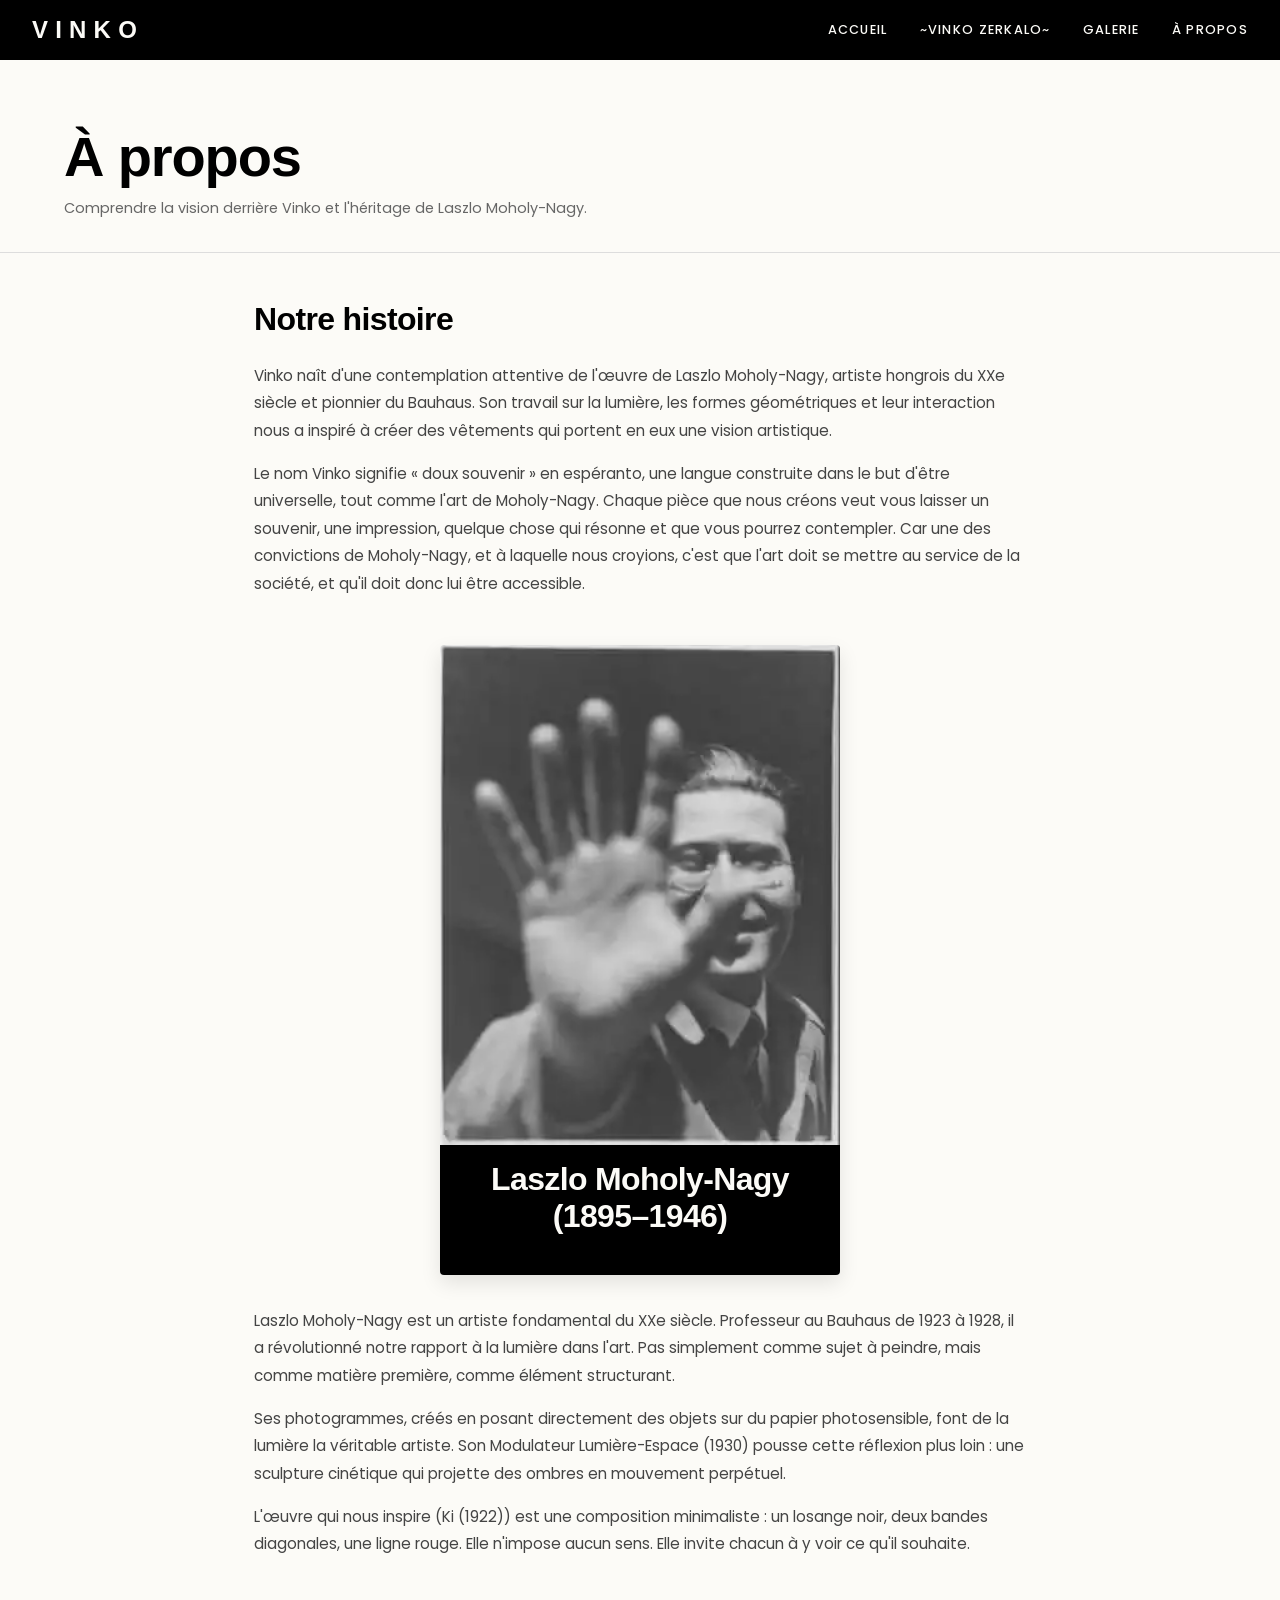
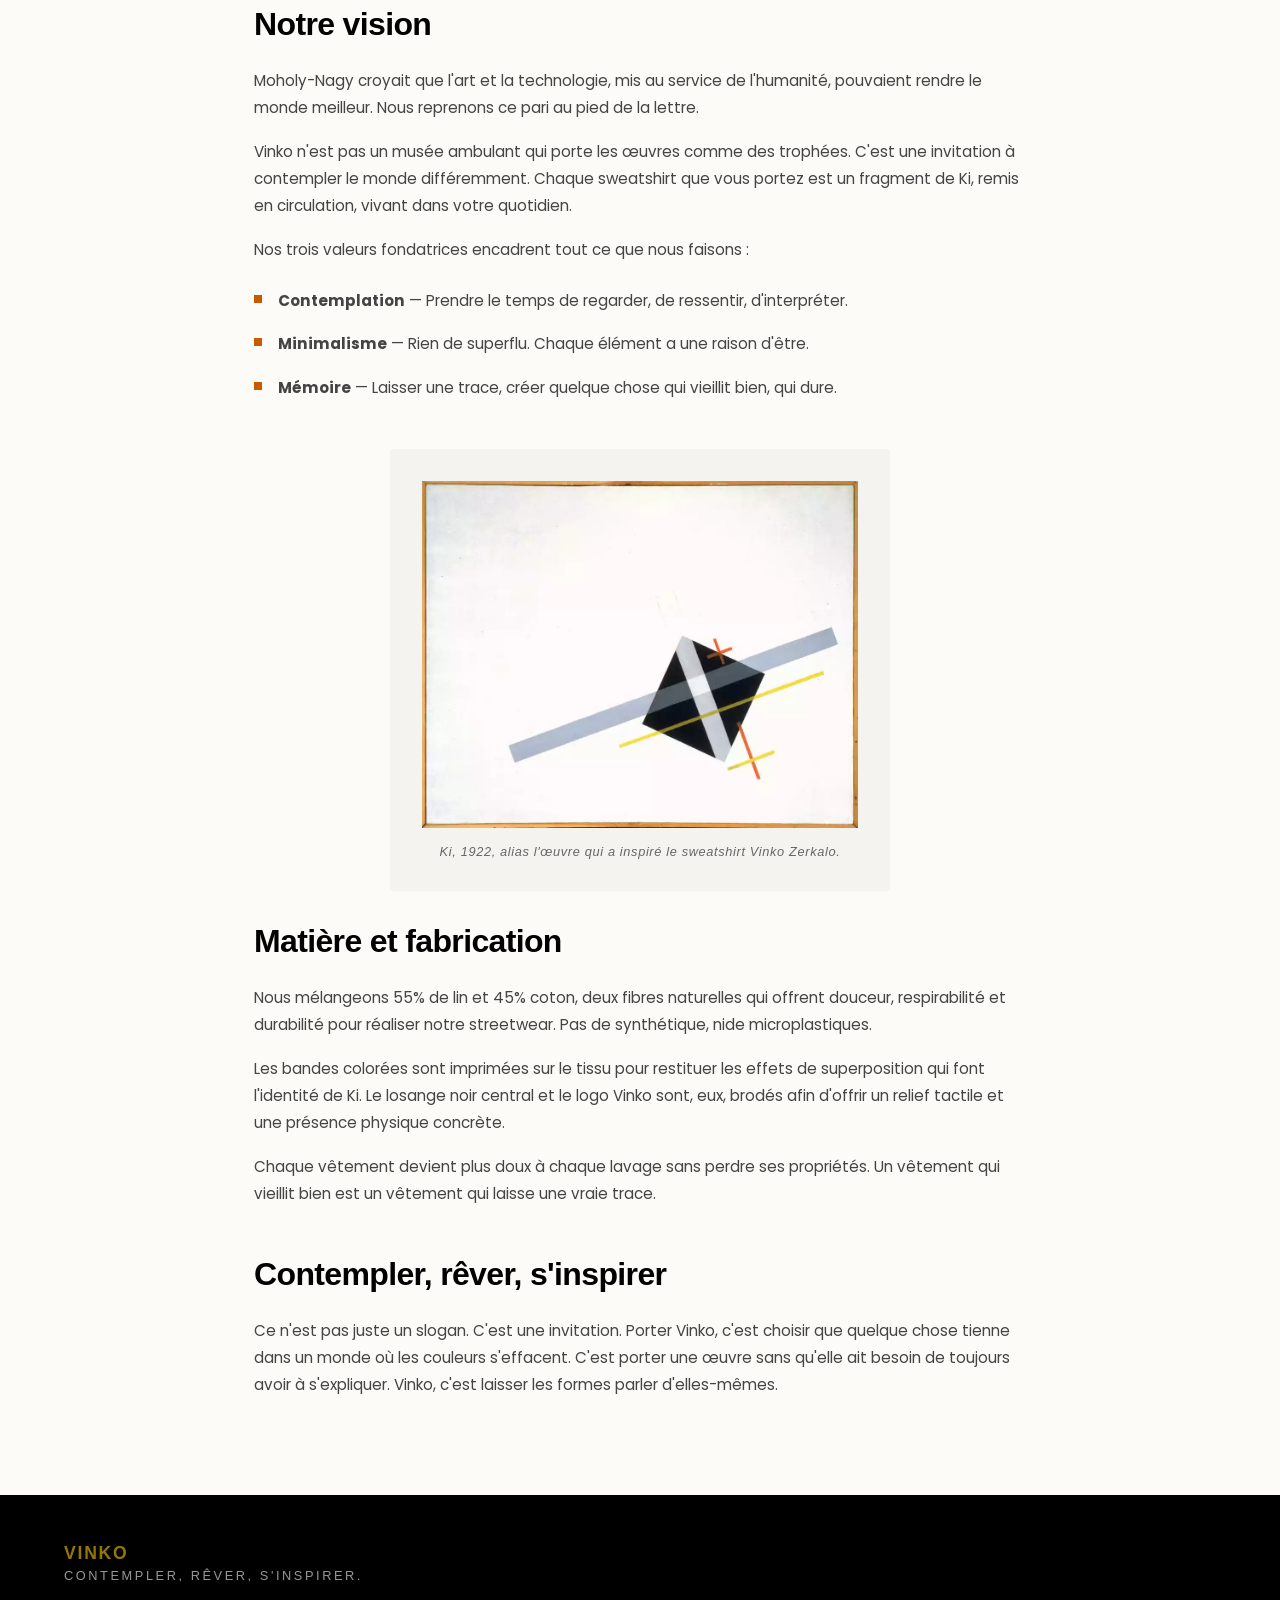
==== commit 1d89969e: "conversion des images au format .webp" ====
--- a/apropos.html
+++ b/apropos.html
@@ -51,7 +51,7 @@
             </div>
 
             <div class="apropos-portrait">
-                <img src="img/moholysmiley.jpg" alt="Portrait de Laszlo Moholy-Nagy" />
+                <img src="img/moholysmiley.webp" alt="Portrait de Laszlo Moholy-Nagy" />
                 <div class="apropos-portrait-caption">
                     <h2 class="moholy">Laszlo Moholy-Nagy (1895–1946)</h2>
                 </div>
@@ -90,7 +90,7 @@
 
             <div class="apropos-artwork">
                 <div>
-                    <img src="img/ki1922.jpg" alt="Ki par Laszlo Moholy-Nagy, 1922" />
+                    <img src="img/ki1922.webp" alt="Ki par Laszlo Moholy-Nagy, 1922" />
                     <div class="apropos-artwork-caption">
                         Ki, 1922, alias l'œuvre qui a inspiré le sweatshirt Vinko Zerkalo.
                     </div>
--- a/styles.css
+++ b/styles.css
@@ -8,7 +8,6 @@
     --gris-bleu: #8a9bb5;
     --transition: 0.2s ease;
 
-    /* Typographie */
     --font-display: 'P22Albers-Three', sans-serif;
     --font-body: 'Poppins', sans-serif;
 }
